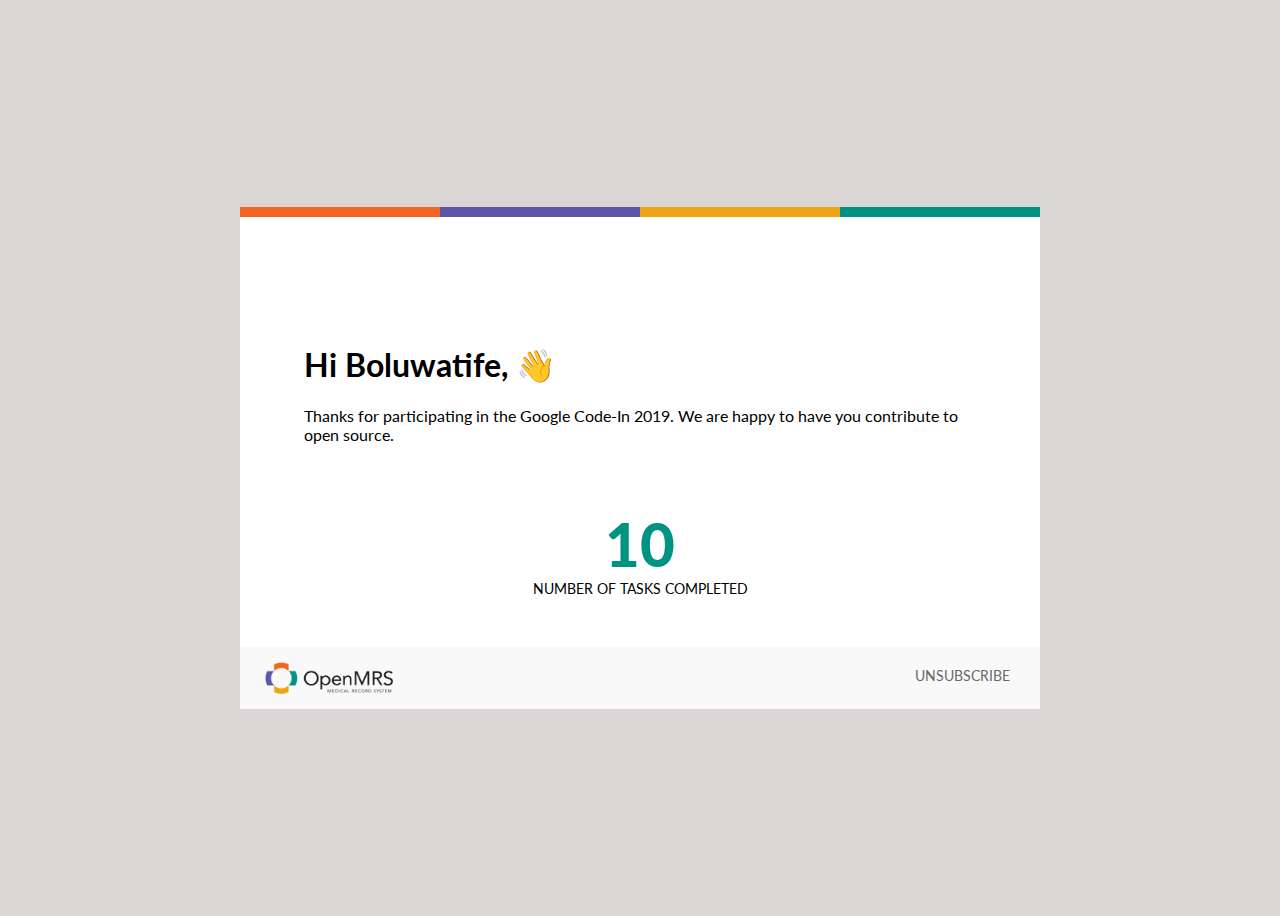
==== openmrs/index.html @ 643bdf6f "Email template" ====
<!DOCTYPE html>
<html lang="en">
<head>
    <meta charset="UTF-8">
    <meta name="viewport" content="width=device-width, initial-scale=1.0">
    <meta http-equiv="X-UA-Compatible" content="ie=edge">
    <title>Image Template</title>
    <link href="style.css" rel="stylesheet"/>
</head>
<body>
    <main>
        <div id="dividers">
            <div class="divider orange"></div>
            <div class="divider purple"></div>
            <div class="divider gold"></div>
            <div class="divider green"></div>
        </div>
        <div id="content">
            <h1>Hi Boluwatife, 👋</h1>
            <p>Thanks for participating in the Google Code-In 2019. We are happy to have you contribute to open source. </p>
        </div>
        <div id="count">
            <h1>10</h1>
            <p>NUMBER OF TASKS COMPLETED</p>
        </div>
        <div id="footer">
            <img src="img/1280px-OpenMRS_logo_2008.svg.png"/>
            <a href="www.google.com">UNSUBSCRIBE</a>
        </div>
    </main>    
</body>
</html>
---- openmrs/style.css ----
@import url('https://fonts.googleapis.com/css?family=Lato:400,700,900&display=swap');

body {
    background-color: #dad6d6;
    height: 100vh;
    display: flex;
    align-items: center;
    justify-content: center;
    font-family: lato;
}
main {
    width: 800px;
    background-color: white;
}

#dividers {
    display: flex;
}

.divider {
    width: calc(100%/4);
    height: 10px;
}


.orange {
    background-color:#F26522;
}

.purple {
    background-color:#5B57A6;
}

.gold {
    background-color: #EEA616;
}
.green {
    background-color: #009384;
}
#content {
    margin: 8rem 4rem 4rem 4rem;
}
h1 {
    font-weight: bold;
}
#count {
    display: flex;
    flex-direction: column;
    align-items: center;
}
#count h1 {
    font-weight: 900;
    font-size: 60px;
    color: #009384;
    margin: 0;   
}
#count p {
    font-weight: 400;
    font-size: 14px;
    margin: 0;
    margin-bottom: 50px;
}
#footer {
    background-color: #f9f9f9;
    padding: 15px 25px;
    display: flex;
    justify-content: space-between;
}
img { 
    width: 8rem;
}
a {
    color: #686868;
    font-size: 14px;
    padding: 5px;
    text-decoration: none;
}
a:hover {
    text-decoration: underline;
}
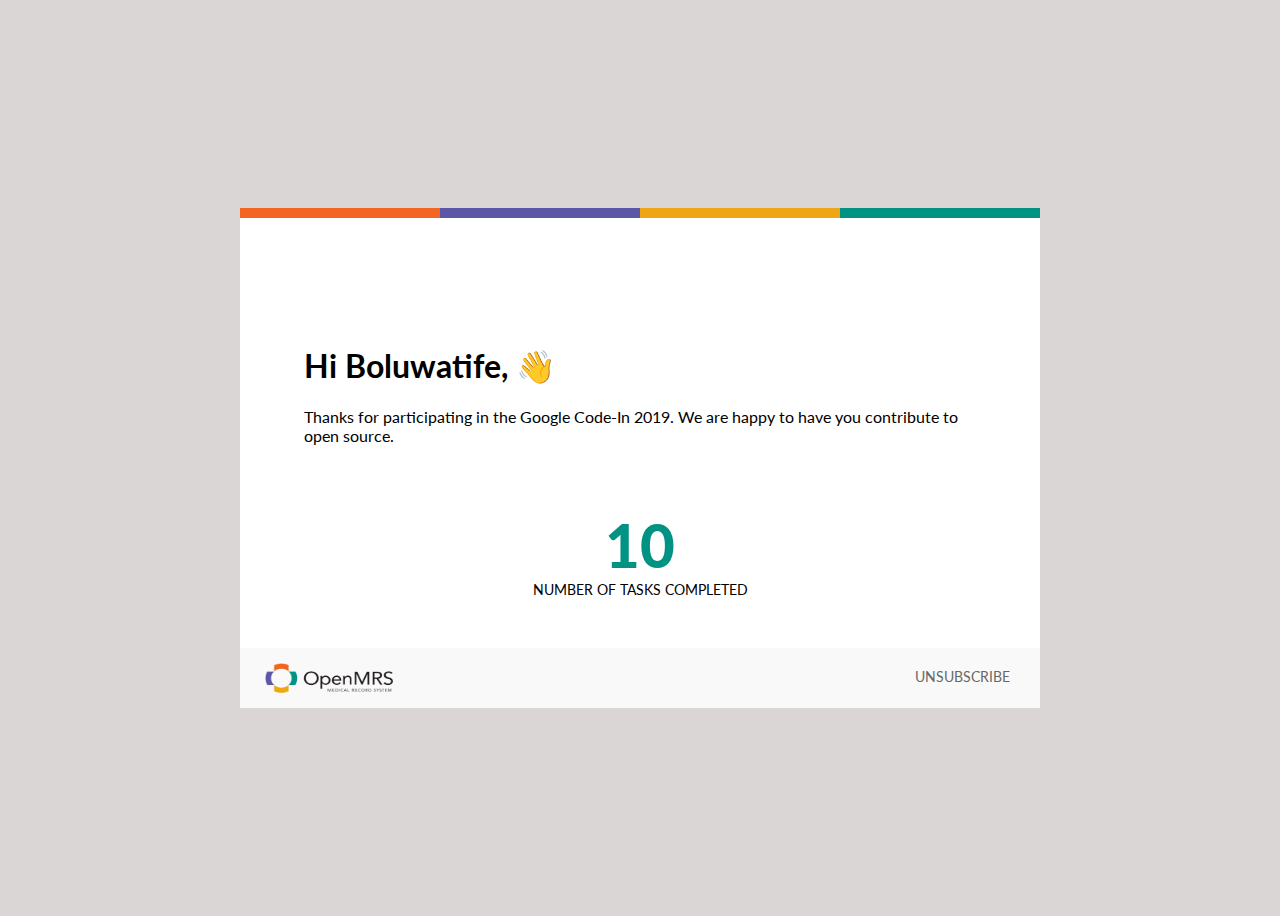
==== commit 5981dd1c: "Email template" ====
--- a/openmrs/index.html
+++ b/openmrs/index.html
@@ -27,6 +27,6 @@
             <img src="img/1280px-OpenMRS_logo_2008.svg.png"/>
             <a href="www.google.com">UNSUBSCRIBE</a>
         </div>
-    </main>    
+    </main> 
 </body>
 </html>--- a/openmrs/style.css
+++ b/openmrs/style.css
@@ -11,16 +11,17 @@
 }
 main {
     width: 800px;
+    height: fit-content;
     background-color: white;
 }
 
 #dividers {
     display: flex;
+    height: 10px;
 }
 
 .divider {
     width: calc(100%/4);
-    height: 10px;
 }
 
 
@@ -66,6 +67,7 @@
     padding: 15px 25px;
     display: flex;
     justify-content: space-between;
+    height: 30px;
 }
 img { 
     width: 8rem;
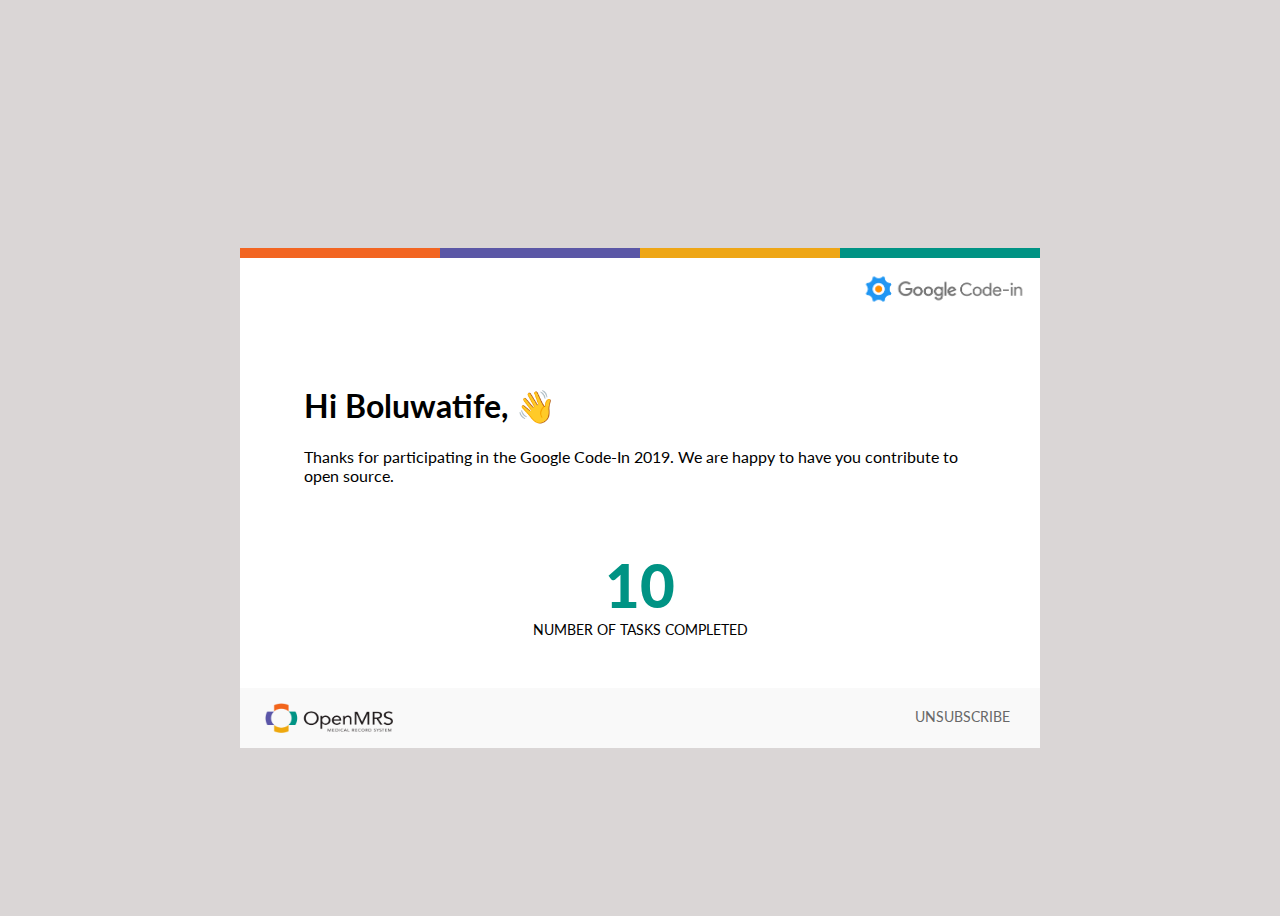
==== commit 9f87a418: "added GCI logo" ====
--- a/openmrs/index.html
+++ b/openmrs/index.html
@@ -15,6 +15,9 @@
             <div class="divider gold"></div>
             <div class="divider green"></div>
         </div>
+        <div id="righthead">
+            <img src="img/Gci.png"/>
+        </div>
         <div id="content">
             <h1>Hi Boluwatife, 👋</h1>
             <p>Thanks for participating in the Google Code-In 2019. We are happy to have you contribute to open source. </p>
--- a/openmrs/style.css
+++ b/openmrs/style.css
@@ -13,6 +13,7 @@
     width: 800px;
     height: fit-content;
     background-color: white;
+    margin-top: 5rem;
 }
 
 #dividers {
@@ -38,6 +39,10 @@
 }
 .green {
     background-color: #009384;
+}
+#righthead img {
+    width: 12rem;
+    float: right;
 }
 #content {
     margin: 8rem 4rem 4rem 4rem;
@@ -83,3 +88,4 @@
 }
 
 
+
